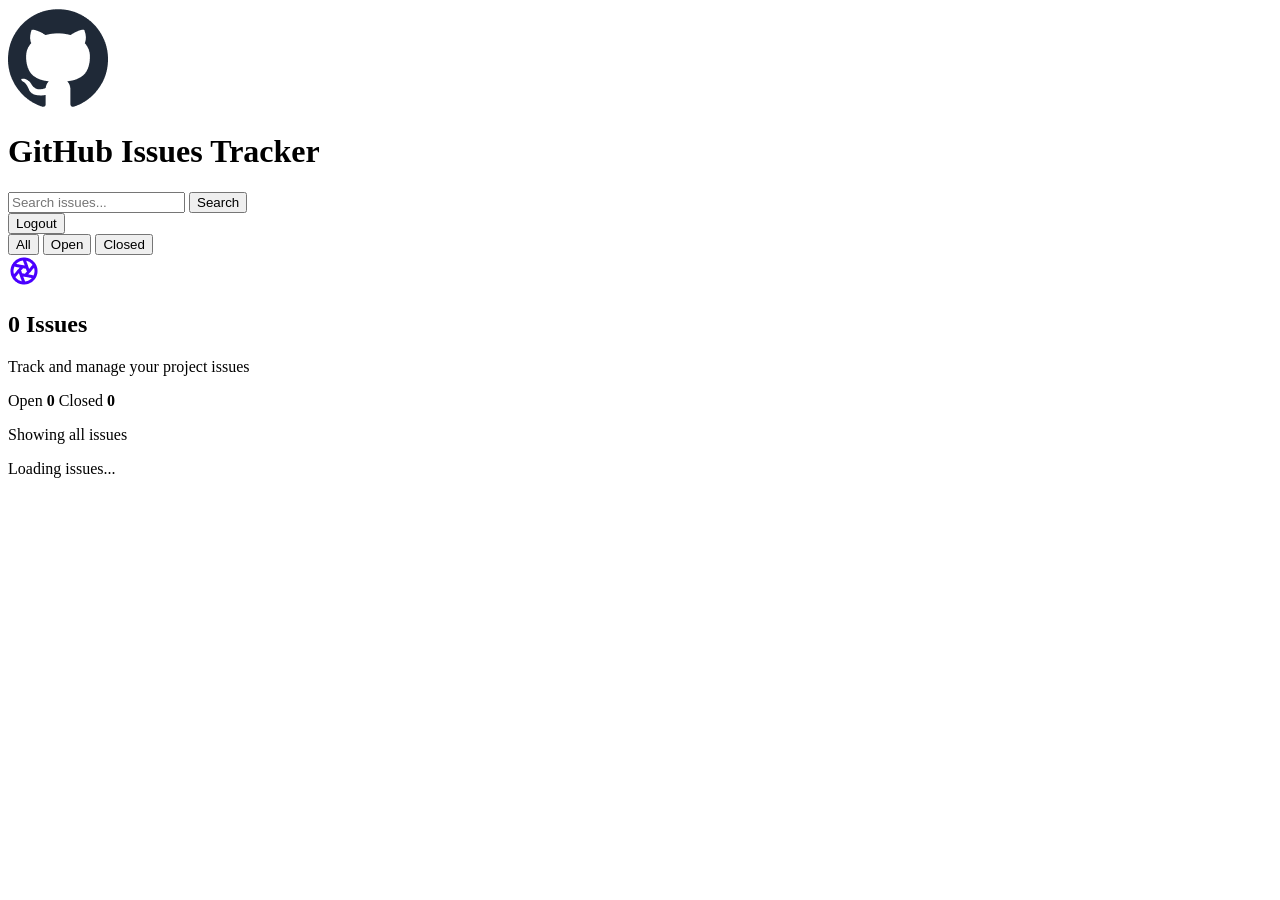
==== index.html @ fad49a56 "wrote index html file." ====
<!DOCTYPE html>
<html lang="en">
<head>
  <meta charset="UTF-8" />
  <meta name="viewport" content="width=device-width, initial-scale=1.0" />
  <title>GitHub Issues Tracker</title>
  <link rel="stylesheet" href="./style.css" />
</head>
<body>
  <header class="site-header">
    <div class="brand">
      <div class="brand-icon"><img src="./assets/github-logo.png" alt=""></div>
      <h1>GitHub Issues Tracker</h1>
    </div>

    <div class="header-actions">
      <form id="searchForm" class="search-bar">
        <input id="searchInput" type="text" placeholder="Search issues..." />
        <button type="submit" class="primary-btn">Search</button>
      </form>
      <button id="logoutBtn" class="secondary-btn">Logout</button>
    </div>
  </header>

  <main class="container">
    <section class="board-shell">
      <div class="tabs" id="tabs">
        <button class="tab-btn active" data-tab="all">All</button>
        <button class="tab-btn" data-tab="open">Open</button>
        <button class="tab-btn" data-tab="closed">Closed</button>
      </div>

      <section class="summary-card">
        <div class="summary-left">
          <div class="summary-icon"><img src="./assets/Aperture.png" alt=""></div>
          <div>
            <h2 id="issueCount">0 Issues</h2>
            <p>Track and manage your project issues</p>
          </div>
        </div>

        <div class="status-legend">
          <span><span class="dot open-dot"></span> Open <strong id="openCount">0</strong></span>
          <span><span class="dot closed-dot"></span> Closed <strong id="closedCount">0</strong></span>
        </div>
      </section>

      <p id="activeViewText" class="active-view-text">Showing all issues</p>
      <p id="errorMessage" class="error-message" aria-live="polite"></p>

      <div id="spinner" class="spinner-wrap hidden" aria-live="polite">
        <div class="spinner"></div>
        <p>Loading issues...</p>
      </div>

      <section id="issuesContainer" class="issues-grid"></section>
    </section>
  </main>

  <dialog id="issueModal" class="issue-modal">
    <div class="modal-top">
      <div>
        <p id="modalStatus" class="modal-status"></p>
        <h3 id="modalTitle">Issue title</h3>
        <p id="modalMeta" class="modal-meta"></p>
      </div>
      <button id="closeModalBtn" class="secondary-btn">Close</button>
    </div>

    <div class="modal-grid">
      <div class="modal-field full-span">
        <span>Description</span>
        <p id="modalDescription"></p>
      </div>
      <div class="modal-field">
        <span>Assignee</span>
        <p id="modalAuthor"></p>
      </div>
      <div class="modal-field">
        <span>Priority</span>
        <p id="modalPriority"></p>
      </div>
      <div class="modal-field">
        <span>Category</span>
        <p id="modalCategory"></p>
      </div>
      <div class="modal-field">
        <span>Label</span>
        <p id="modalLabel"></p>
      </div>
      <div class="modal-field full-span">
        <span>Created At</span>
        <p id="modalCreatedAt"></p>
      </div>
    </div>
  </dialog>

  <script type="module" src="./script/app.js"></script>
</body>
</html>
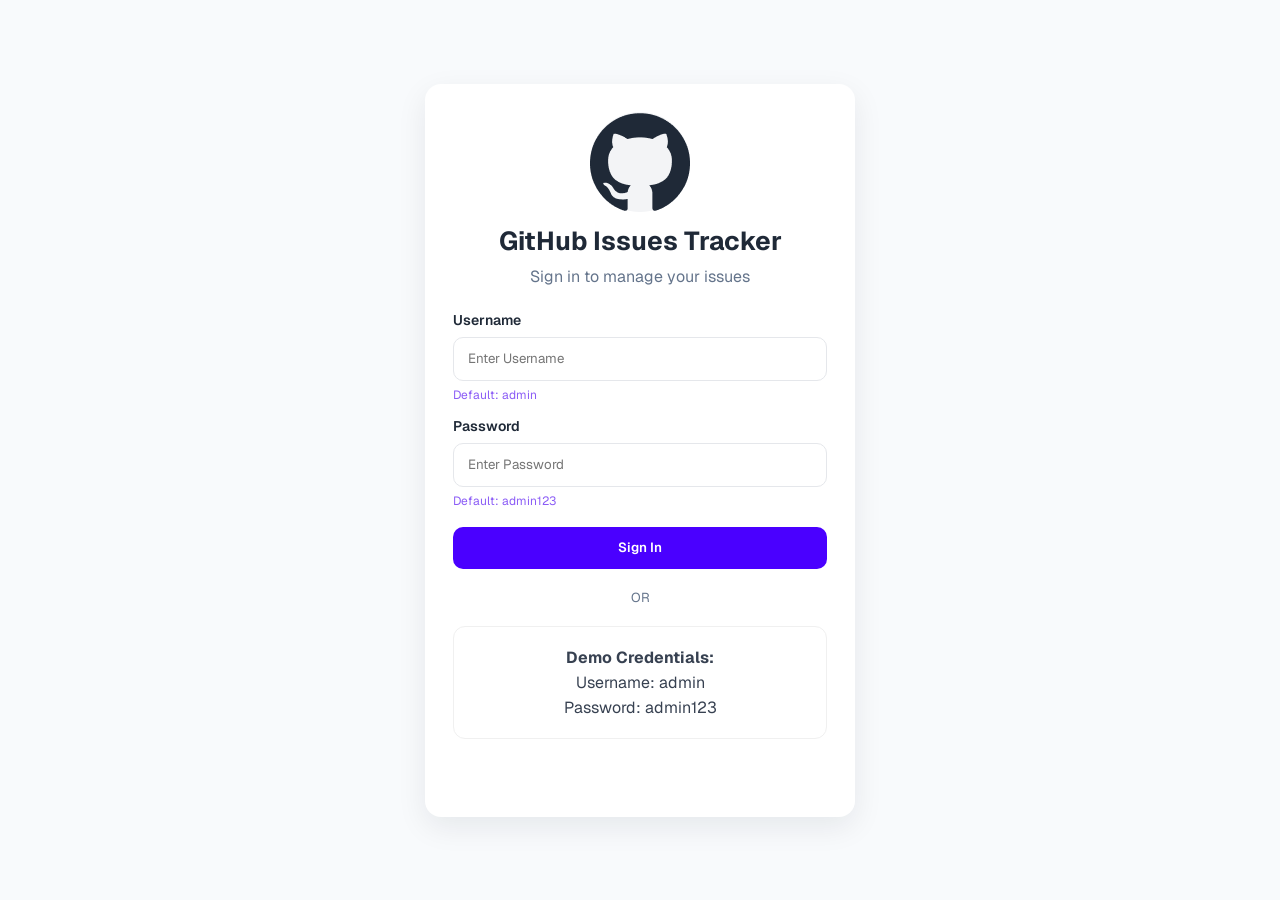
==== commit 6e10ddee: "added css file" ====
--- a/index.html
+++ b/index.html
@@ -5,6 +5,9 @@
   <meta name="viewport" content="width=device-width, initial-scale=1.0" />
   <title>GitHub Issues Tracker</title>
   <link rel="stylesheet" href="./style.css" />
+  <link rel="preconnect" href="https://fonts.googleapis.com">
+<link rel="preconnect" href="https://fonts.gstatic.com" crossorigin>
+<link href="https://fonts.googleapis.com/css2?family=Geist&display=swap" rel="stylesheet">
 </head>
 <body>
   <header class="site-header">
@@ -17,6 +20,7 @@
       <form id="searchForm" class="search-bar">
         <input id="searchInput" type="text" placeholder="Search issues..." />
         <button type="submit" class="primary-btn">Search</button>
+        <button type="submit" class="primary-btn">+ New Issue</button>
       </form>
       <button id="logoutBtn" class="secondary-btn">Logout</button>
     </div>
--- a/style.css
+++ b/style.css
@@ -0,0 +1,621 @@
+:root {
+  --bg: #F8FAFC;
+  --panel: #FFFFFF;
+  --text: #1F2937;
+  --muted: #64748B;
+  --line: #e5e7eb;
+  --primary: #4A00FF;
+  --primary-soft: #f0ebff;
+  --green: #00A96E;
+  --green-soft: #CBFADB;
+  --purple: #a855f7;
+  --purple-soft: #f4eaff;
+  --orange: #f59E0b;
+  --orange-soft: #FFF6D1;
+  --red: #EF4444;
+  --red-soft: #FEECEC;
+  --grey: #9CA3AF;
+  --grey-soft: #EEEFF2;
+  --shadow: 0 10px 30px rgba(17, 24, 39, 0.08);
+  --radius: 18px;
+}
+
+* {
+  box-sizing: border-box;
+  font-family: "Geist";
+}
+
+body {
+  margin: 0;
+  background: var(--bg);
+  color: var(--text);
+}
+
+button {
+  cursor: pointer;
+}
+
+.auth-body {
+  min-height: 100vh;
+  display: grid;
+  place-items: center;
+  padding: 1.5rem;
+}
+
+.auth-wrapper {
+  width: 100%;
+  display: flex;
+  justify-content: center;
+}
+
+.auth-card {
+  width: 100%;
+  max-width: 430px;
+  background: var(--panel);
+  border: 1px;
+  border-radius: 16px;
+  box-shadow: var(--shadow);
+  padding: 28px;
+  text-align: center;
+}
+
+.auth-logo,
+.brand-icon,
+.summary-icon {
+  display: grid;
+  place-items: center;
+  border-radius: 999px;
+}
+
+.auth-logo {
+  width: 6.25rem;
+  height: 6.25rem;
+  margin: 0 auto 12px;
+  font-size: 38px;
+  background: #f3f4f6;
+}
+
+.auth-card h1,
+.brand h1 {
+  margin: 0;
+}
+
+.auth-card h1 {
+  font-size: 26px;
+}
+
+.auth-subtitle {
+  margin: 8px 0 24px;
+  color: var(--muted);
+}
+
+.auth-form {
+  text-align: left;
+}
+
+.auth-form label {
+  display: block;
+  margin: 14px 0 8px;
+  font-size: 14px;
+  font-weight: 600;
+}
+
+.auth-form input,
+.search-bar input {
+  width: 100%;
+  height: 44px;
+  border-radius: 10px;
+  border: 1px solid var(--line);
+  padding: 0 14px;
+  outline: none;
+  background: #fff;
+  transition: border-color 0.2s ease, box-shadow 0.2s ease;
+}
+
+.auth-form input:focus,
+.search-bar input:focus {
+  border-color: var(--primary);
+  box-shadow: 0 0 0 3px rgba(79, 31, 255, 0.12);
+}
+
+.hint {
+  margin: 6px 0 0;
+  font-size: 12px;
+  color: #8b5cf6;
+}
+
+.primary-btn,
+.secondary-btn,
+.tab-btn {
+  border: none;
+  border-radius: 10px;
+  height: 42px;
+  padding: 0 18px;
+  font-weight: 600;
+  transition: 0.2s ease;
+}
+
+.primary-btn {
+  background: var(--primary);
+  color: white;
+}
+
+.primary-btn:hover {
+  transform: translateY(-1px);
+  box-shadow: 0 8px 18px rgba(79, 31, 255, 0.2);
+}
+
+.secondary-btn {
+  background: #f3f4f6;
+  color: var(--text);
+}
+
+.secondary-btn:hover {
+  background: #e5e7eb;
+}
+
+.full-width {
+  width: 100%;
+  margin-top: 18px;
+}
+
+.divider {
+  margin: 20px 0;
+  color: var(--muted);
+  font-size: 13px;
+}
+
+.demo-box,
+.modal-field,
+.summary-card,
+.issue-card,
+.board-shell {
+  background: var(--panel);
+}
+
+.demo-box {
+  border-radius: 12px;
+  border: 1px solid #f0f0f0;
+  padding: 16px;
+  color: #374151;
+}
+
+.demo-box p {
+  margin: 4px 0;
+}
+
+.form-message,
+.error-message,
+.active-view-text {
+  margin-top: 16px;
+  min-height: 20px;
+  font-size: 14px;
+}
+
+.form-message.error,
+.error-message {
+  color: #dc2626;
+}
+
+.form-message.success {
+  color: var(--green);
+}
+
+.site-header {
+  display: flex;
+  align-items: center;
+  justify-content: space-between;
+  gap: 20px;
+  padding: 18px 32px;
+  border-bottom: 1px solid var(--line);
+  background: rgba(255,255,255,0.85);
+  backdrop-filter: blur(8px);
+  position: sticky;
+  top: 0;
+  z-index: 10;
+}
+
+.brand {
+  display: flex;
+  align-items: center;
+  gap: 12px;
+}
+
+.brand img {
+  width: 2rem;
+}
+
+.brand h1 {
+  font-size: 22px;
+}
+
+.header-actions {
+  display: flex;
+  align-items: center;
+  gap: 12px;
+}
+
+.search-bar {
+  display: flex;
+  align-items: center;
+  gap: 10px;
+}
+
+.search-bar input {
+  min-width: 280px;
+}
+
+.container {
+  max-width: 1280px;
+  margin: 0 auto;
+  padding: 28px 20px 40px;
+}
+
+.board-shell {
+  border: 1px solid #ececec;
+  border-radius: 20px;
+  box-shadow: var(--shadow);
+  padding: 24px;
+}
+
+.tabs {
+  display: inline-flex;
+  gap: 8px;
+  background: #f8fafc;
+  border: 1px solid var(--line);
+  border-radius: 14px;
+  padding: 8px;
+}
+
+.tab-btn {
+  background: transparent;
+  color: #6b7280;
+  min-width: 88px;
+}
+
+.tab-btn.active {
+  background: var(--primary);
+  color: white;
+}
+
+.summary-card {
+  margin-top: 18px;
+  border: 1px solid var(--line);
+  border-radius: 16px;
+  padding: 18px 20px;
+  display: flex;
+  align-items: center;
+  justify-content: space-between;
+  gap: 16px;
+}
+
+.summary-left {
+  display: flex;
+  align-items: center;
+  gap: 14px;
+}
+
+.summary-icon {
+  width: 44px;
+  height: 44px;
+  background: var(--primary-soft);
+  color: var(--primary);
+  font-size: 20px;
+}
+
+.summary-left h2 {
+  margin: 0 0 4px;
+  font-size: 20px;
+}
+
+.summary-left p,
+.status-legend,
+.active-view-text,
+.issue-desc,
+.issue-meta,
+.modal-meta,
+.modal-status {
+  color: var(--muted);
+}
+
+.status-legend {
+  display: flex;
+  align-items: center;
+  gap: 16px;
+  font-size: 14px;
+}
+
+.dot {
+  width: 8px;
+  height: 8px;
+  border-radius: 999px;
+  display: inline-block;
+  margin-right: 6px;
+}
+
+.open-dot {
+  background: var(--green);
+}
+
+.closed-dot {
+  background: var(--purple);
+}
+
+.issues-grid {
+  display: grid;
+  grid-template-columns: repeat(4, 1fr);
+  gap: 16px;
+  margin-top: 18px;
+}
+
+.issue-card {
+  border: 1px solid #ececec;
+  border-radius: 14px;
+  box-shadow: 0 6px 16px rgba(17, 24, 39, 0.04);
+  padding: 14px;
+  display: flex;
+  flex-direction: column;
+  gap: 10px;
+}
+
+.issue-card.open-border {
+  border-top: 4px solid var(--green);
+}
+
+.issue-card.closed-border {
+  border-top: 4px solid var(--purple);
+}
+
+.issue-top,
+.issue-badges{
+  display: flex;
+  align-items: center;
+  justify-content: space-between;
+  gap: 8px;
+  flex-wrap: wrap;
+}
+
+
+.issue-status {
+  font-size: 11px;
+  font-weight: 700;
+  padding: 4px 8px;
+  border-radius: 999px;
+}
+
+.issue-status.open {
+  color: var(--green);
+  background: var(--green-soft);
+}
+
+.issue-status.closed {
+  color: var(--purple);
+  background: var(--purple-soft);
+}
+
+.issue-priority {
+  font-size: 11px;
+  font-weight: 700;
+  text-transform: uppercase;
+  color: #9ca3af;
+}
+
+.issue-title-btn {
+  border: none;
+  background: transparent;
+  padding: 0;
+  text-align: left;
+  color: var(--text);
+  font-size: 15px;
+  font-weight: 700;
+}
+
+.issue-title-btn:hover {
+  color: var(--primary);
+}
+
+.issue-desc {
+  font-size: 13px;
+  line-height: 1.4;
+
+  display: -webkit-box;
+  -webkit-box-orient: vertical;
+  -webkit-line-clamp: 2;
+
+  overflow: hidden;
+  max-height: calc(1.4em * 2);
+}
+
+.badge {
+  font-size: 11px;
+  font-weight: 700;
+  border-radius: 999px;
+  padding: 4px 8px;
+  text-transform: uppercase;
+}
+
+.badge.category-open,
+.badge.category-bug {
+  background: var(--red-soft);
+  color: var(--red);
+}
+
+.badge.category-closed,
+.badge.category-enhancement {
+  background: var(--green-soft);
+  color: var(--green);
+}
+
+.badge.label {
+  background: var(--orange-soft);
+  color: #d97706;
+}
+
+.issue-meta,
+.modal-field p,
+.modal-field span {
+  font-size: 13px;
+}
+
+.issue-hr{
+    color: var(--grey-soft);
+}
+
+.issue-footer {
+  margin-top: auto;
+  padding-top: 6px;
+  border-top: 1px solid #f3f4f6;
+}
+
+.empty-state {
+  margin-top: 18px;
+  border: 1px dashed #d1d5db;
+  border-radius: 16px;
+  padding: 40px 20px;
+  text-align: center;
+  color: var(--muted);
+  background: #fafafa;
+}
+
+.spinner-wrap {
+  display: grid;
+  place-items: center;
+  gap: 10px;
+  padding: 24px 0 8px;
+}
+
+.spinner {
+  width: 42px;
+  height: 42px;
+  border-radius: 999px;
+  border: 4px solid #ddd6fe;
+  border-top-color: var(--primary);
+  animation: spin 0.8s linear infinite;
+}
+
+.hidden {
+  display: none !important;
+}
+
+@keyframes spin {
+  to {
+    transform: rotate(360deg);
+  }
+}
+
+.issue-modal {
+  width: min(680px, calc(100% - 24px));
+  border: none;
+  border-radius: 18px;
+  padding: 22px;
+  box-shadow: 0 30px 80px rgba(17, 24, 39, 0.3);
+}
+
+.issue-modal::backdrop {
+  background: rgba(15, 23, 42, 0.35);
+}
+
+.modal-top {
+  display: flex;
+  justify-content: space-between;
+  gap: 16px;
+  align-items: flex-start;
+  margin-bottom: 20px;
+}
+
+.modal-top h3 {
+  margin: 6px 0;
+  font-size: 28px;
+}
+
+.modal-grid {
+  display: grid;
+  grid-template-columns: repeat(2, 1fr);
+  gap: 14px;
+}
+
+.modal-field {
+  border: 1px solid var(--line);
+  border-radius: 14px;
+  padding: 14px;
+}
+
+.modal-field span {
+  display: block;
+  margin-bottom: 8px;
+  color: var(--muted);
+}
+
+.modal-field p {
+  margin: 0;
+  color: var(--text);
+  line-height: 1.55;
+}
+
+.full-span {
+  grid-column: 1 / -1;
+}
+
+@media (max-width: 1100px) {
+  .issues-grid {
+    grid-template-columns: repeat(3, 1fr);
+  }
+}
+
+@media (max-width: 900px) {
+  .site-header,
+  .summary-card {
+    flex-direction: column;
+    align-items: stretch;
+  }
+
+  .header-actions,
+  .search-bar {
+    width: 100%;
+  }
+
+  .search-bar input {
+    min-width: 0;
+    flex: 1;
+  }
+
+  .issues-grid {
+    grid-template-columns: repeat(2, 1fr);
+  }
+}
+
+@media (max-width: 640px) {
+  .auth-card,
+  .board-shell {
+    padding: 18px;
+  }
+
+  .site-header {
+    padding: 16px;
+  }
+
+  .brand h1 {
+    font-size: 18px;
+  }
+
+  .search-bar,
+  .header-actions,
+  .modal-top {
+    flex-direction: column;
+  }
+
+  .issues-grid,
+  .modal-grid {
+    grid-template-columns: 1fr;
+  }
+
+  .tabs {
+    width: 100%;
+    display: grid;
+    grid-template-columns: repeat(3, 1fr);
+  }
+
+  .tab-btn {
+    min-width: 0;
+  }
+}
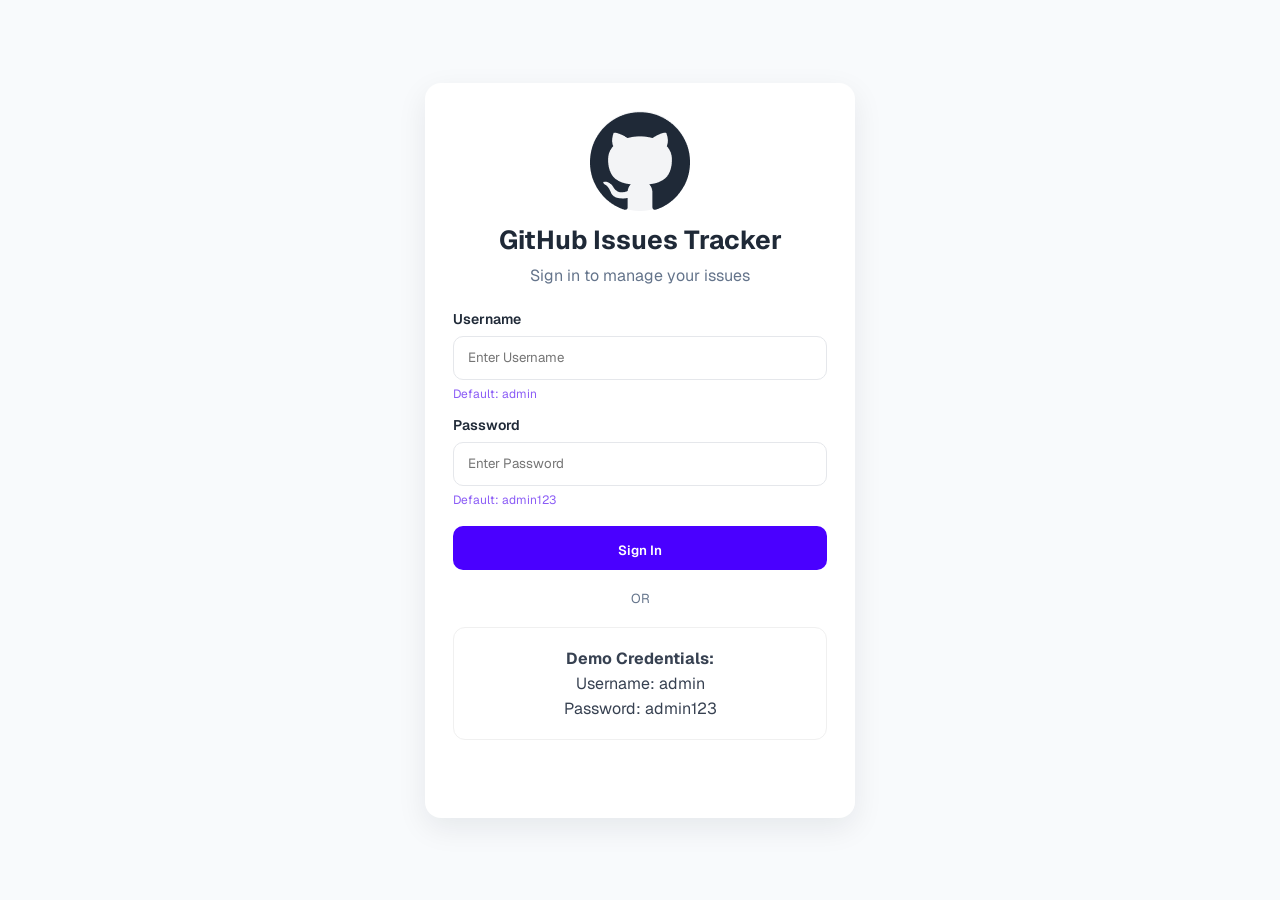
==== commit 50bf3733: "fixed search bar" ====
--- a/index.html
+++ b/index.html
@@ -20,7 +20,7 @@
       <form id="searchForm" class="search-bar">
         <input id="searchInput" type="text" placeholder="Search issues..." />
         <button type="submit" class="primary-btn">Search</button>
-        <button type="submit" class="primary-btn">+ New Issue</button>
+        <button type="submit" class="demo-btn">+ New Issue</button>
       </form>
       <button id="logoutBtn" class="secondary-btn">Logout</button>
     </div>
--- a/style.css
+++ b/style.css
@@ -126,16 +126,19 @@
 
 .primary-btn,
 .secondary-btn,
-.tab-btn {
+.tab-btn, 
+.demo-btn {
   border: none;
   border-radius: 10px;
-  height: 42px;
-  padding: 0 18px;
+  height: 2.75rem;
+  padding: 1rem .75rem;
   font-weight: 600;
   transition: 0.2s ease;
-}
-
-.primary-btn {
+  width: 8.25em;
+}
+
+.primary-btn, 
+.demo-btn {
   background: var(--primary);
   color: white;
 }
@@ -205,14 +208,15 @@
   display: flex;
   align-items: center;
   justify-content: space-between;
-  gap: 20px;
-  padding: 18px 32px;
+  gap: 1.25rem;
+  padding: 1rem 5rem;
   border-bottom: 1px solid var(--line);
-  background: rgba(255,255,255,0.85);
+  background: var(--panel);
   backdrop-filter: blur(8px);
   position: sticky;
   top: 0;
   z-index: 10;
+  max-height: 4.875rem;
 }
 
 .brand {
@@ -226,7 +230,8 @@
 }
 
 .brand h1 {
-  font-size: 22px;
+  font-size: 1.5rem;
+  font-weight: 600;
 }
 
 .header-actions {
@@ -242,7 +247,8 @@
 }
 
 .search-bar input {
-  min-width: 280px;
+  min-width: 17.5rem;
+  max-width: 18.75rem;
 }
 
 .container {
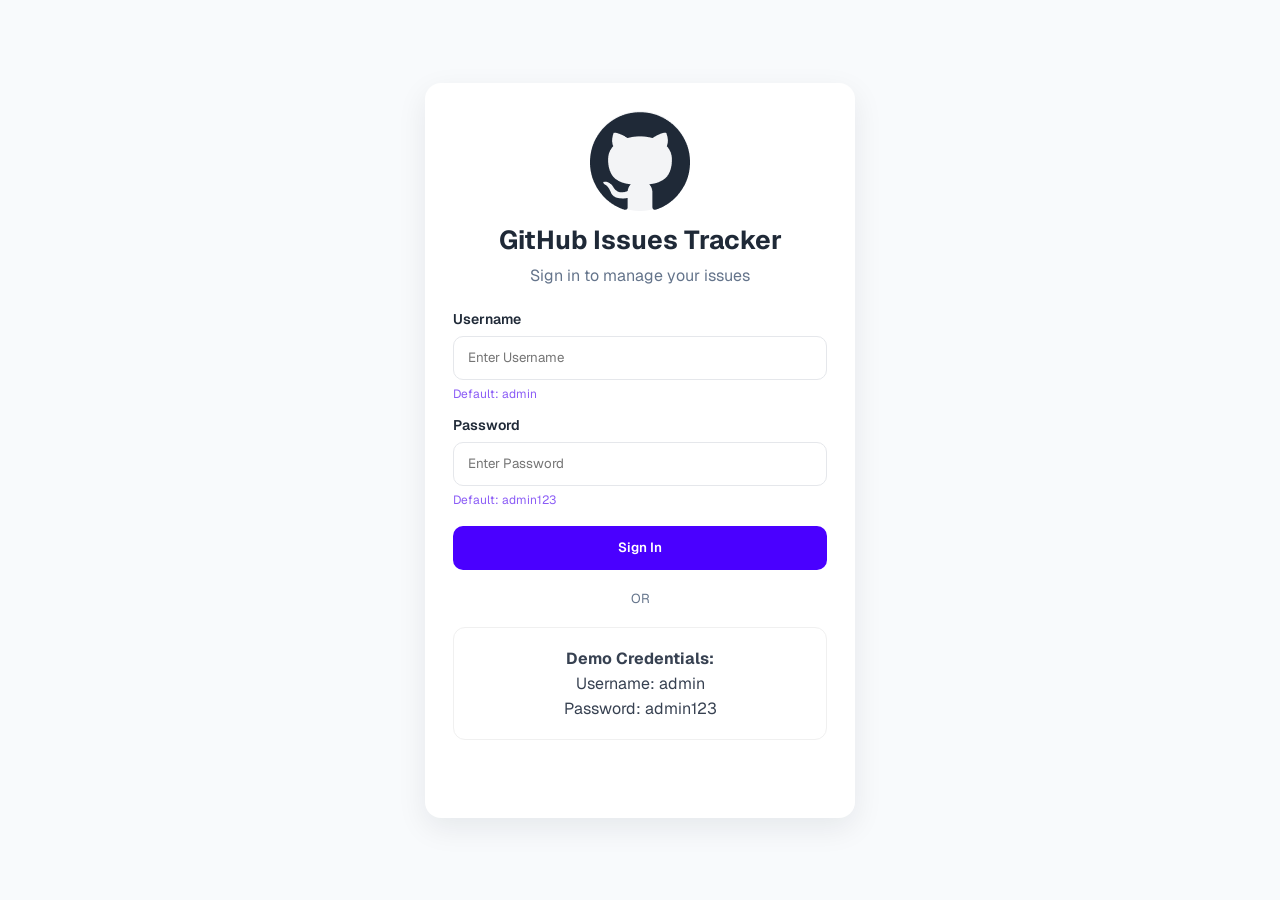
==== commit dec391e7: "updated modal." ====
--- a/index.html
+++ b/index.html
@@ -64,10 +64,12 @@
   <dialog id="issueModal" class="issue-modal">
     <div class="modal-top">
       <div>
-        <p id="modalStatus" class="modal-status"></p>
         <h3 id="modalTitle">Issue title</h3>
-        <p id="modalMeta" class="modal-meta"></p>
-      </div>
+        <div class="modal-title-badges">
+         <p id="modalStatus" class="modal-status"></p>
+         <p id="modalMeta" class="modal-meta"></p>
+        </div>
+        </div>
       <button id="closeModalBtn" class="secondary-btn">Close</button>
     </div>
 
@@ -84,18 +86,6 @@
         <span>Priority</span>
         <p id="modalPriority"></p>
       </div>
-      <div class="modal-field">
-        <span>Category</span>
-        <p id="modalCategory"></p>
-      </div>
-      <div class="modal-field">
-        <span>Label</span>
-        <p id="modalLabel"></p>
-      </div>
-      <div class="modal-field full-span">
-        <span>Created At</span>
-        <p id="modalCreatedAt"></p>
-      </div>
     </div>
   </dialog>
 
--- a/style.css
+++ b/style.css
@@ -18,6 +18,7 @@
   --grey-soft: #EEEFF2;
   --shadow: 0 10px 30px rgba(17, 24, 39, 0.08);
   --radius: 18px;
+  --prio: #84bbf5;
 }
 
 * {
@@ -131,7 +132,7 @@
   border: none;
   border-radius: 10px;
   height: 2.75rem;
-  padding: 1rem .75rem;
+  padding: 0 .75rem;
   font-weight: 600;
   transition: 0.2s ease;
   width: 8.25em;
@@ -372,8 +373,7 @@
   border-top: 4px solid var(--purple);
 }
 
-.issue-top,
-.issue-badges{
+.issue-top{
   display: flex;
   align-items: center;
   justify-content: space-between;
@@ -389,21 +389,16 @@
   border-radius: 999px;
 }
 
-.issue-status.open {
-  color: var(--green);
-  background: var(--green-soft);
-}
-
-.issue-status.closed {
-  color: var(--purple);
-  background: var(--purple-soft);
-}
-
 .issue-priority {
-  font-size: 11px;
-  font-weight: 700;
+  font-size: .75rem;
+  font-weight: 500;
   text-transform: uppercase;
-  color: #9ca3af;
+  background-color: var(--prio);
+  color: var(--panel);
+  border-radius: 999px;
+  padding: 0.375rem;
+  width: 5rem;
+  text-align: center;
 }
 
 .issue-title-btn {
@@ -412,22 +407,31 @@
   padding: 0;
   text-align: left;
   color: var(--text);
-  font-size: 15px;
-  font-weight: 700;
-}
-
-.issue-title-btn:hover {
-  color: var(--primary);
-}
-
-.issue-desc {
-  font-size: 13px;
+  font-size: .875rem;
+  font-weight: 600;
+
   line-height: 1.4;
 
   display: -webkit-box;
   -webkit-box-orient: vertical;
   -webkit-line-clamp: 2;
 
+  overflow: hidden;
+
+  min-height: calc(1.4em * 2);
+}
+
+.issue-title-btn:hover {
+  color: var(--primary);
+}
+
+.issue-desc {
+  font-size: 0.75rem;
+  line-height: 1.4;
+  font-weight: 400;
+  display: -webkit-box;
+  -webkit-box-orient: vertical;
+  -webkit-line-clamp: 2;
   overflow: hidden;
   max-height: calc(1.4em * 2);
 }
@@ -440,21 +444,17 @@
   text-transform: uppercase;
 }
 
-.badge.category-open,
-.badge.category-bug {
-  background: var(--red-soft);
-  color: var(--red);
-}
-
-.badge.category-closed,
-.badge.category-enhancement {
-  background: var(--green-soft);
-  color: var(--green);
+.issue-badges{
+  display: flex;
+  gap: .25rem;
+  flex-wrap: wrap;
 }
 
 .badge.label {
   background: var(--orange-soft);
   color: #d97706;
+  padding: .375rem .5rem;
+  border: 1px solid var(--orange);
 }
 
 .issue-meta,
@@ -518,7 +518,8 @@
 }
 
 .issue-modal::backdrop {
-  background: rgba(15, 23, 42, 0.35);
+  background: var(--primary);
+  opacity: 50%;
 }
 
 .modal-top {
@@ -532,6 +533,11 @@
 .modal-top h3 {
   margin: 6px 0;
   font-size: 28px;
+}
+
+.modal-title-badges{
+    display: flex;
+    gap: .5rem;
 }
 
 .modal-grid {
@@ -604,12 +610,6 @@
     font-size: 18px;
   }
 
-  .search-bar,
-  .header-actions,
-  .modal-top {
-    flex-direction: column;
-  }
-
   .issues-grid,
   .modal-grid {
     grid-template-columns: 1fr;
